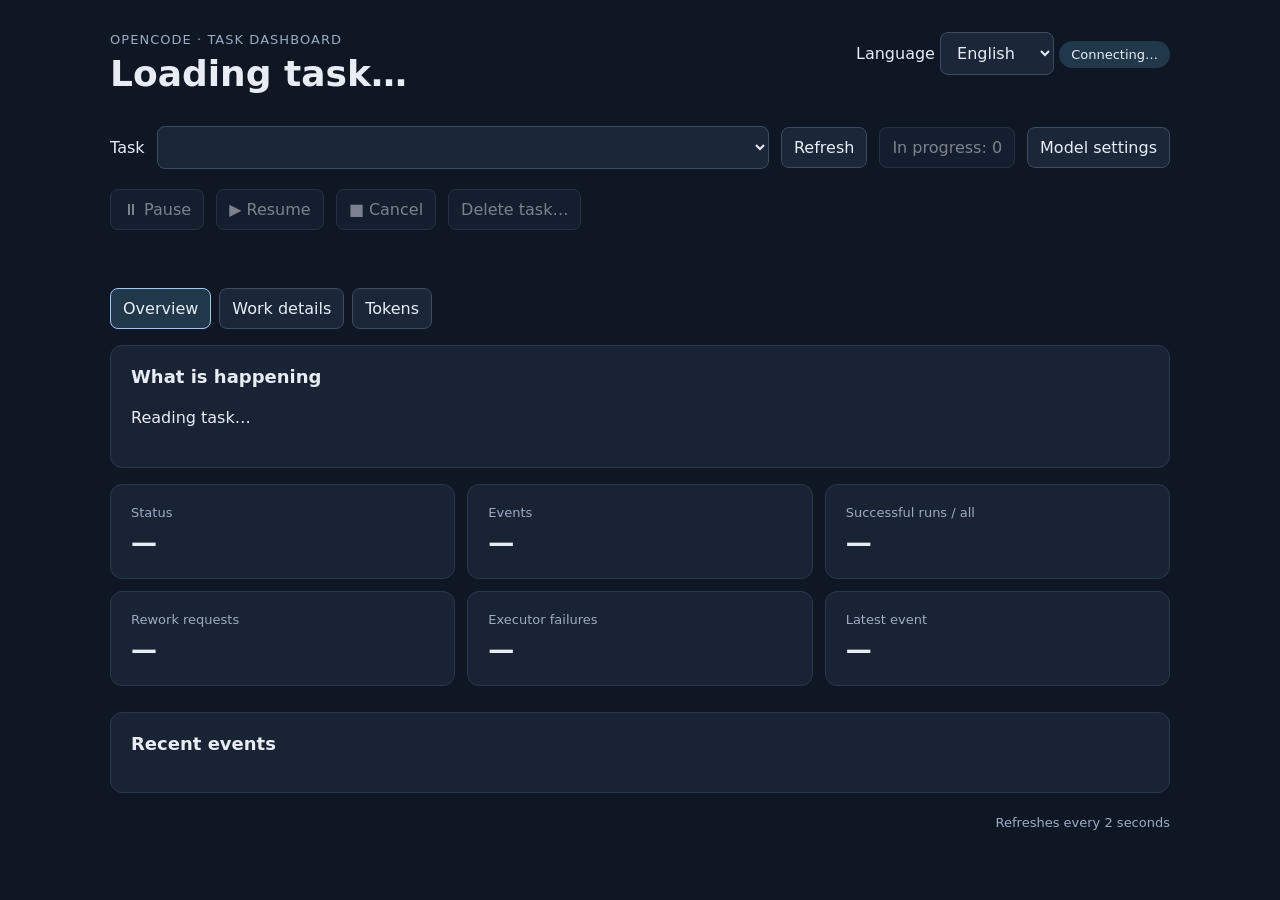
==== kit/dashboard/static/runtime.html @ e6276ac1 "fix: refresh all dashboard labels immediately on language change" ====
<!doctype html>
<html lang="en">
<head>
  <meta charset="utf-8">
  <meta name="viewport" content="width=device-width, initial-scale=1">
  <title data-i18n="OpenCode task">OpenCode task</title>
  <style>
    :root { color-scheme: light dark; font-family: system-ui, sans-serif; background: #101724; color: #e8edf5; }
    body { margin: 0; }
    main { max-width: 1060px; margin: auto; padding: 32px 24px; }
    header { display: flex; align-items: start; justify-content: space-between; gap: 20px; }
    h1 { margin: 6px 0 12px; font-size: clamp(24px, 4vw, 36px); overflow-wrap: anywhere; }
    h2 { font-size: 18px; margin: 0 0 18px; }
    .muted, dt, time { color: #9cacc4; }
    .eyebrow { font-size: 13px; letter-spacing: .08em; text-transform: uppercase; }
    .badge { border-radius: 20px; padding: 6px 12px; font-size: 13px; white-space: nowrap; background: #20384a; }
    .online { color: #8bdfb2; }
    .offline { color: #ffb0a4; }
    .toolbar { display: flex; align-items: center; gap: 12px; flex-wrap: wrap; margin: 20px 0; }
    select, button { font: inherit; padding: 10px 12px; border: 1px solid #3d4c63; border-radius: 8px; background: #1b2638; color: inherit; }
    select { flex: 1; min-width: 0; max-width: 100%; }
    button { cursor: pointer; }
    button:disabled { opacity: .5; cursor: wait; }
    a { color: #9ec8ff; }
    .cards { display: grid; grid-template-columns: repeat(3, minmax(0, 1fr)); gap: 12px; margin: 0 0 26px; }
    .card, .activity { background: #192333; border: 1px solid #29374c; border-radius: 12px; padding: 20px; }
    dt { font-size: 13px; }
    dd { margin: 8px 0 0; font-size: 26px; font-weight: 600; }
    #message { color: #ffb0a4; min-height: 22px; overflow-wrap: anywhere; }
    #events { list-style: none; padding: 0; margin: 0; }
    #events li { padding: 10px 0; border-top: 1px solid #29374c; display: flex; gap: 18px; overflow-wrap: anywhere; }
    time { font-size: 13px; min-width: 76px; }
    footer { display: flex; justify-content: space-between; flex-wrap: wrap; gap: 12px; margin-top: 22px; font-size: 13px; }
    [hidden] { display: none !important; }
    .tabs { display: flex; flex-wrap: wrap; gap: 8px; margin: 16px 0; }
    .tabs [aria-selected="true"] { border-color: #9ec8ff; background: #20384a; }
    .activity { margin-bottom: 16px; overflow-wrap: anywhere; }
    .activity p { line-height: 1.6; }
    .compact { padding-left: 20px; line-height: 1.8; }
    progress { width: 100%; accent-color: #8bdfb2; }
    .work-row { border-top: 1px solid #29374c; padding: 14px 0; }
    summary { cursor: pointer; }
    .completion { background: radial-gradient(ellipse at top right, #214939, #162b28 70%); border: 1px solid #3b765b; border-radius: 14px; padding: 24px; margin: 18px 0; overflow-wrap: anywhere; }
    .completion h2 { color: #a5edc0; font-size: 25px; margin-bottom: 8px; }
    .completion.unverified { background: #302a20; border-color: #796443; }
    .completion.unverified h2 { color: #edd6a5; }
    .completion p { line-height: 1.6; }
    .live-work { background: radial-gradient(ellipse at top right, #233f59, #162737 70%); border: 1px solid #456c90; border-radius: 14px; padding: 24px; margin: 18px 0; overflow-wrap: anywhere; }
    .live-work h2 { color: #b4d9ff; font-size: 25px; margin-bottom: 8px; }
    .live-work p { line-height: 1.6; }
    .live-work.paused { border-color: #796443; background: #302a20; }
    .live-work .cards { margin: 18px 0; grid-template-columns: repeat(auto-fit, minmax(175px, 1fr)); }
    .live-work dd { font-size: 20px; }
    .actions { display: flex; flex-wrap: wrap; align-items: center; gap: 12px; }
    .actions a { display: inline-block; border: 1px solid #496956; border-radius: 8px; padding: 10px 12px; text-decoration: none; }
    .table-wrap { overflow-x: auto; }
    table { border-collapse: collapse; width: 100%; min-width: 780px; font-size: 14px; }
    th, td { border-bottom: 1px solid #29374c; text-align: right; padding: 14px 10px; white-space: nowrap; }
    th:first-child, td:first-child { text-align: left; min-width: 160px; white-space: normal; overflow-wrap: anywhere; }
    th { color: #9cacc4; font-weight: 500; }
    td .muted { display: block; margin-top: 6px; font-size: 12px; }
    .token-cards { grid-template-columns: repeat(auto-fit, minmax(150px, 1fr)); }
    #token-scroll-hint { display: none; }
    @media (max-width: 620px) { main { padding: 22px 16px; } header { display: block; } .badge { display: inline-block; } .cards { grid-template-columns: repeat(2, minmax(0, 1fr)); } .card { padding: 16px; } dd { font-size: 23px; } }
    @media (max-width: 360px) { .cards { grid-template-columns: 1fr; } }
    @media (max-width: 620px) { .toolbar label, .toolbar select { flex-basis: 100%; } .token-cards { grid-template-columns: repeat(2, minmax(0, 1fr)); } .token-cards dd { font-size: 20px; } #token-scroll-hint { display: block; } }
  </style>
</head>
<body>
<main>
  <header>
    <div><div class="eyebrow muted" data-i18n="OpenCode · task dashboard">OpenCode · task dashboard</div><h1 id="title" data-i18n="Loading task…">Loading task…</h1><div id="project-name" class="muted"></div></div>
    <div><label for="language-select" data-i18n="Language">Language</label>
      <select id="language-select"><option value="en">English</option><option value="ru">Русский</option></select>
      <span id="connection" class="badge" data-i18n="Connecting…">Connecting…</span></div>
  </header>
  <div class="toolbar">
    <label for="task-select" data-i18n="Task">Task</label><select id="task-select" aria-label="Task" data-i18n-aria-label="Task"></select>
    <button id="refresh" type="button" data-i18n="Refresh">Refresh</button>
    <button id="ongoing-tasks" type="button" disabled title="Open this project&#x27;s latest running task" data-i18n-title="Open this project&#x27;s latest running task" data-i18n="In progress: 0">In progress: 0</button>
    <button id="model-settings" type="button" data-i18n="Model settings">Model settings</button>
  </div>
  <p id="settings-message" class="muted" role="status" aria-live="polite"></p>
  <div class="toolbar" aria-label="Selected task controls" data-i18n-aria-label="Selected task controls">
    <button id="pause-task" type="button" disabled data-i18n="⏸ Pause">⏸ Pause</button>
    <button id="resume-task" type="button" disabled data-i18n="▶ Resume">▶ Resume</button>
    <button id="cancel-task" type="button" disabled data-i18n="■ Cancel">■ Cancel</button>
    <button id="delete-task" type="button" disabled data-i18n="Delete task…">Delete task…</button>
  </div>
  <p id="control-message" class="muted" role="status" aria-live="polite"></p>
  <p id="message" role="status" aria-live="polite"></p>
  <section id="live-work" class="live-work" hidden aria-labelledby="live-title">
    <div class="eyebrow muted" data-i18n="Current work">Current work</div>
    <h2 id="live-title" data-i18n="Working now">Working now</h2>
    <p id="live-stage"></p><p id="live-actor" class="muted"></p><div id="active-workers"></div>
    <p id="live-action"></p><p id="live-function"></p>
    <dl class="cards">
      <div class="card"><dt data-i18n="Work items accepted">Work items accepted</dt><dd id="live-items">—</dd></div>
      <div class="card"><dt data-i18n="Functions implemented">Functions implemented</dt><dd id="live-functions">—</dd></div>
      <div class="card"><dt data-i18n="Tokens: input / output">Tokens: input / output</dt><dd id="live-tokens">—</dd></div>
      <div class="card"><dt data-i18n="Since task start">Since task start</dt><dd id="live-elapsed">—</dd></div>
    </dl>
    <p id="live-last-message" class="muted"></p>
    <p id="live-data-status" class="muted"></p>
    <button id="live-details" type="button" data-i18n="View work details">View work details</button>
  </section>
  <section id="completion" class="completion" hidden aria-labelledby="completion-title">
    <div class="eyebrow muted" data-i18n="Task outcome">Task outcome</div>
    <h2 id="completion-title" data-i18n="✓ Work completed">✓ Work completed</h2>
    <p id="completion-text"></p>
    <p id="completion-path" class="muted"></p>
    <div class="actions">
      <button id="open-project" type="button" data-i18n="Open project folder">Open project folder</button>
      <a id="launch-file" hidden target="_blank" rel="noopener" data-i18n="View launch file">View launch file</a>
      <a id="completion-report" target="_blank" rel="noopener" data-i18n="Final report">Final report</a>
    </div>
    <p id="project-message" class="muted" role="status" aria-live="polite"></p>
  </section>
  <nav class="tabs" role="tablist" aria-label="Task views" data-i18n-aria-label="Task views">
    <button id="overview-tab" role="tab" aria-selected="true" aria-controls="overview" data-i18n="Overview">Overview</button>
    <button id="details-tab" role="tab" aria-selected="false" aria-controls="details" data-i18n="Work details">Work details</button>
    <button id="tokens-tab" role="tab" aria-selected="false" aria-controls="tokens" data-i18n="Tokens">Tokens</button>
  </nav>
  <div id="overview" role="tabpanel" aria-labelledby="overview-tab">
  <section class="activity">
    <h2 data-i18n="What is happening">What is happening</h2>
    <p id="stage" data-i18n="Reading task…">Reading task…</p>
    <p id="models" class="muted"></p>
    <a id="architecture" hidden target="_blank" rel="noopener" data-i18n="View code architecture">View code architecture</a>
    <p id="function-count" class="muted"></p>
    <progress id="function-progress" hidden aria-label="Function progress" data-i18n-aria-label="Function progress"></progress>
    <p id="current-function"></p>
  </section>
  <dl class="cards">
    <div class="card"><dt data-i18n="Status">Status</dt><dd id="status">—</dd></div>
    <div class="card"><dt data-i18n="Events">Events</dt><dd id="event-count">—</dd></div>
    <div class="card"><dt data-i18n="Successful runs / all">Successful runs / all</dt><dd id="runs">—</dd></div>
    <div class="card"><dt data-i18n="Rework requests">Rework requests</dt><dd id="reworks">—</dd></div>
    <div class="card"><dt data-i18n="Executor failures">Executor failures</dt><dd id="failures">—</dd></div>
    <div class="card"><dt data-i18n="Latest event">Latest event</dt><dd id="updated">—</dd></div>
  </dl>
  <section class="activity"><h2 data-i18n="Recent events">Recent events</h2><ol id="events"></ol></section>
  </div>
  <div id="tokens" role="tabpanel" aria-labelledby="tokens-tab" hidden>
    <section class="activity">
      <h2 data-i18n="Token usage">Token usage</h2><p id="token-status" class="muted"></p>
      <dl id="token-totals" class="cards token-cards"></dl>
      <p id="token-scroll-hint" class="muted" data-i18n="Scroll the table horizontally →">Scroll the table horizontally →</p>
      <div class="table-wrap"><table aria-label="Tokens by model" data-i18n-aria-label="Tokens by model">
        <thead><tr><th data-i18n="Model / role">Model / role</th><th data-i18n="Input">Input</th><th data-i18n="Output">Output</th><th data-i18n="Reasoning">Reasoning</th><th data-i18n="Cache: read">Cache: read</th><th data-i18n="Cache: write">Cache: write</th></tr></thead>
        <tbody id="token-models"></tbody>
      </table></div>
      <p class="muted" data-i18n="Categories are shown separately: reasoning and cache may overlap other counters. This is OpenCode usage data, not a bill.">Categories are shown separately: reasoning and cache may overlap other counters. This is OpenCode usage data, not a bill.</p>
      <ul id="token-warnings" class="compact muted"></ul>
    </section>
  </div>
  <div id="details" role="tabpanel" aria-labelledby="details-tab" hidden>
    <section class="activity"><h2 data-i18n="Executor work items">Executor work items</h2><div id="work-items"></div></section>
    <section class="activity"><h2 data-i18n="Functions">Functions</h2><ol id="functions" class="compact"></ol></section>
    <section class="activity"><h2 data-i18n="Model messages and actions">Model messages and actions</h2><p id="session-status" class="muted"></p><div id="session-feed"></div></section>
  </div>
  <footer><span id="task-id" class="muted"></span><a id="report" hidden target="_blank" rel="noopener" data-i18n="Open final report">Open final report</a><span class="muted" data-i18n="Refreshes every 2 seconds">Refreshes every 2 seconds</span></footer>
</main>
<script src="/localization.js"></script>
<script>
  'use strict';
  let localization = KitLocalization.create();
  const t = key => localization.text(key);
  const tr = (parts, ...values) => localization.template(parts, ...values);
  const parameters = new URLSearchParams(window.location.search);
  let activeTask = parameters.get('task') || '';
  let busy = false;
  let latestTasks = [];
  let liveStarted = null;
  const labels = () => ({ running: t("In progress"), halted: t("Protective stop"), finished: t("Finished"),
    pausing: t("Pausing…"), paused: t("Paused"), resuming: t("Resuming…"),
    cancelling: t("Cancelling…"), cancelled: t("Cancelled"), deleting: t("Deleting…"), deleted: t("Deleted"), error: t("Action unconfirmed") });
  let controlPending = false;
  let selectedData = null;
  let controlFailure = '';
  function renderControls(data) {
    selectedData = data;
    const state = data?.status, session = !!data?.session;
    const pending = controlPending || ['pausing', 'resuming', 'cancelling', 'deleting'].includes(state);
    element('pause-task').disabled = pending || !session || !['running', 'halted'].includes(state);
    element('resume-task').disabled = pending || !session || state !== 'paused';
    element('cancel-task').disabled = pending || !session || !['running', 'halted', 'paused', 'error'].includes(state);
    element('delete-task').disabled = pending || !data || state === 'deleted' || (!session && state !== 'finished');
    element('control-message').textContent = t(data?.control?.error || controlFailure || (pending ?
      (['pausing', 'resuming', 'cancelling', 'deleting'].includes(state) ? labels()[state] : t("Sending action…")) : data?.control?.message || ''));
  }
  async function controlTask(action) {
    const task = activeTask;
    if (!task || controlPending || selectedData?.task !== task) return;
    if (action === 'delete' && !window.confirm(t("Delete this task, its sessions and metrics? All its models will be stopped. Application files will remain."))) return;
    if (action === 'cancel' && !window.confirm(t("Cancel this task and all its executors? Code and history will remain."))) return;
    controlPending = true; controlFailure = ''; renderControls(selectedData);
    let failure = '';
    try {
      const ui = await readJSON('/api/ui');
      const response = await fetch('/api/task/control', {method: 'POST', headers: {
        'Content-Type': 'application/json', 'Accept-Language': localization.language, 'X-Dashboard-UI-Token': ui.token}, body: JSON.stringify({task, action})});
      const result = await response.json();
      if (!response.ok) throw new Error(result.error || response.statusText);
      if (task === activeTask) renderControls({...selectedData, status: result.status, control: result});
    } catch (error) {
      failure = error.message;
      if (task === activeTask) controlFailure = failure;
    } finally { controlPending = false; if (task === activeTask) {
      renderControls(selectedData);
      if (failure) element('control-message').textContent = failure;
      else refreshTask();
    } else renderControls(selectedData); }
  }
  const kinds = () => ({ start: t("Task started"), delegation: t("Executor assignment"), inspection: t("Change inspection"), review: t("Review"), test: t("Tests"), halt: t("Stop"), resume: t("Resume"), finish: t("Task finished"), attempt_session: t('Worker session bound'), attempt_admission: t('Worker input admitted'), attempt_end: t('Worker stopped'), integration: t('Changes integrated') });
  const states = () => ({executor: t("Executor working"), review: t("Under review"), accepted: t("Accepted"), rework: t("Rework requested"), failed: t("Executor failure"), planned: t("Planned"), working: t("In progress"), implemented: t("Implemented, awaiting review")});
  const element = id => document.getElementById(id);
  function applyLanguage() {
    localization.apply(document);
    for (const option of element('task-select').options || []) {
      const task = latestTasks.find(row => row.task === option.value);
      if (task) option.textContent = `${labels()[task.status] || task.status} · ${task.title}`;
    }
    element('ongoing-tasks').textContent = t('In progress: ') + latestTasks.filter(task => task.status === 'running').length;
    const connection = element('connection');
    if (connection.className.includes('online')) connection.textContent = t('Connected');
    else if (connection.className.includes('offline')) connection.textContent = t('Refresh failed');
    if (selectedData) render(selectedData);
  }
  function paragraph(text, parent, className = '') {
    const node = document.createElement('p'); node.textContent = text; node.className = className; parent.append(node); return node;
  }
  function showTab(name) {
    for (const id of ['overview', 'details', 'tokens']) {
      element(id).hidden = id !== name;
      element(id + '-tab').setAttribute('aria-selected', String(id === name));
    }
    parameters.set('view', name);
    window.history.replaceState(null, '', '?' + parameters.toString());
  }

  const tokenFields = () => ({input: t("Input"), output: t("Output"), reasoning: t("Reasoning"), cache_read: t("Cache: read"), cache_write: t("Cache: write")});
  const formatCount = value => Number.isInteger(value) && value >= 0 ? value.toLocaleString(localization.locale) : t("No data");
  function updateElapsed() {
    if (liveStarted == null) return;
    const elapsed = Math.max(0, Math.floor(Date.now() / 1000 - liveStarted));
    element('live-elapsed').textContent = Math.floor(elapsed / 60) + t(" min ") + elapsed % 60 + t(" sec");
  }
  function renderLive(data, work, live, items, last, stage, model) {
    const panel = element('live-work'); panel.hidden = data.status === 'finished';
    liveStarted = panel.hidden ? null : data.started_at;
    if (panel.hidden) return;
    const running = data.status === 'running';
    panel.className = running ? 'live-work' : 'live-work paused';
    element('live-title').textContent = running ? t("Working now") : t("Work paused");
    element('live-stage').textContent = work.error || stage;
    const role = last?.state === 'executor' ? 'executor' : 'master_chief';
    const actor = role === 'executor' ? t("Executor") : 'Master Chief';
    const now = Date.now() / 1000;
    const cutoff = role === 'executor' && last ? last.attempts.at(-1).at : data.started_at;
    const recent = event => event.role === role && Number.isFinite(event.at) && event.at >= cutoff && event.at <= now;
    const cacheFresh = Number.isFinite(live.updated_at) && now - live.updated_at >= 0 && now - live.updated_at <= 30;
    const current = running && cacheFresh ? [...(live.current || [])].filter(event => recent(event) && now - event.at <= 90).at(-1) : null;
    const latest = [...(live.feed || [])].filter(recent).at(-1);
    const observed = current || latest;
    element('live-actor').textContent = `${actor}: ${current?.model || (role === 'executor' ? last?.model : null) || model(role)}${last && ['executor', 'review'].includes(last.state) ? t(" · work item: ") + last.id : ''}`;
    const activeWorkers = element('active-workers'); activeWorkers.replaceChildren();
    for (const item of items) {
      const attempt = item.attempts?.at(-1);
      if (attempt?.worker_id && ['executor', 'review'].includes(attempt.state)) paragraph(`${attempt.role === 'bug_fixer' ? 'Bug Fixer' : t("Executor")} ${attempt.worker_id} · ${item.id} · ${attempt.model || t("actual model not yet known")} · ${attempt.state === 'executor' ? t("working") : t("awaiting review")}`, activeWorkers, 'work-row');
    }
    const tools = {read: t("Reading file"), edit: t("Editing file"), write: t("Writing file"), bash: t("Running command"), task: t("Calling executor"), apply_patch: t("Patching code"), glob: t("Finding files"), grep: t("Searching code")};
    let action = t("No recent model activity data yet.");
    if (observed) {
      const detail = observed.kind === 'tool' ? [tools[observed.tool] || observed.tool, observed.target].filter(Boolean).join(' · ') : (observed.kind === 'thinking' ? t("Generating response") : t("Public model message"));
      action = `${current ? t("Now") : t("Last recorded action")}: ${detail}`;
    }
    element('live-action').textContent = action;
    const progress = work.progress || {};
    element('live-function').textContent = running && progress.current ? tr`Working on function ${progress.current.name} · ${progress.current.file}` : '';
    element('live-items').textContent = items.length ? `${items.filter(item => item.state === 'accepted').length} / ${items.length}` : t("No work items yet");
    element('live-functions').textContent = progress.available ? `${progress.implemented} / ${progress.total}` : t("Registry not published");
    const tokens = data.tokens || {};
    element('live-tokens').textContent = tokens.available ? `${formatCount(tokens.totals?.input)} / ${formatCount(tokens.totals?.output)}` : t("No data");
    const message = [...(live.feed || [])].filter(event => recent(event) && event.kind === 'text').at(-1);
    element('live-last-message').textContent = message ? t("Last message: ") + message.text : '';
    element('live-data-status').textContent = live.available ? tr`Sessions read at ${live.updated_at ? new Date(live.updated_at * 1000).toLocaleTimeString(localization.locale) : ''}. Journal refreshes every 2 seconds; sessions every 15 seconds.` : (live.reason || t("OpenCode session unavailable; showing the stage from the task journal."));
    updateElapsed();
  }
  function renderTokens(data) {
    const usage = data.tokens || {}, totals = element('token-totals'), models = element('token-models');
    totals.replaceChildren(); models.replaceChildren();
    const timestamp = usage.snapshot_at ? new Date(usage.snapshot_at * 1000).toLocaleString(localization.locale) : '';
    element('token-status').textContent = usage.available ? `${usage.source === 'finish' ? t("Final snapshot at task completion") : t("Current snapshot of completed messages")}${timestamp ? ' · ' + timestamp : ''}${usage.sessions != null ? t(" · sessions: ") + usage.sessions : ''}` : (usage.reason || t("Token data is not available yet"));
    if (usage.available) {
      for (const [field, label] of Object.entries(tokenFields())) {
        const card = document.createElement('div'); card.className = 'card';
        const title = document.createElement('dt'); title.textContent = label;
        const value = document.createElement('dd'); value.textContent = formatCount(usage.totals?.[field]);
        card.append(title, value); totals.append(card);
      }
      for (const model of usage.models || []) {
        const row = document.createElement('tr'), name = document.createElement('td');
        name.textContent = model.provider + '/' + model.model;
        const role = document.createElement('span'); role.className = 'muted';
        const roles = (model.roles || []).map(value => value === 'master_chief' ? 'Master Chief' : t("Executor"));
        role.textContent = tr`${roles.join(' / ') || t("Role unknown")} · messages: ${formatCount(model.messages)}`;
        name.append(role); row.append(name);
        for (const field of Object.keys(tokenFields())) { const cell = document.createElement('td'); cell.textContent = formatCount(model[field]); row.append(cell); }
        models.append(row);
      }
    }
    const warnings = element('token-warnings'); warnings.replaceChildren();
    for (const text of usage.warnings || []) { const row = document.createElement('li'); row.textContent = t(text); warnings.append(row); }
  }

  function renderCompletion(data) {
    const completion = data.completion || {}, panel = element('completion');
    panel.hidden = !completion.finished;
    if (!completion.finished) return;
    panel.className = completion.verified ? 'completion' : 'completion unverified';
    element('completion-title').textContent = completion.verified ? t("✓ Work completed") : t("Task completed");
    const duration = Math.floor(completion.duration_seconds / 60) + t(" min ") + (completion.duration_seconds % 60) + t(" sec");
    const checked = completion.verified ? tr`Final full validation: ${formatCount(completion.full_tests?.tests)} tests passed.` : t("A successful full validation is unconfirmed") + (completion.pending ? t("; some work items have no review.") : '.');
    element('completion-text').textContent = tr`Elapsed time: ${duration}. ${checked}`;
    element('completion-path').textContent = completion.project_path;
    element('completion-report').href = '/api/report?' + new URLSearchParams({task: data.task, lang: localization.language});
    const launcher = element('launch-file'); launcher.hidden = !completion.launcher;
    if (completion.launcher) { launcher.href = completion.launcher.url + '&lang=' + localization.language; launcher.textContent = t("Launch file: ") + completion.launcher.name; }
  }

  function renderWork(data) {
    const raw = data.work || {};
    const progress = {...raw.progress, reason: t(raw.progress?.reason || '')};
    const live = {...raw.sessions, reason: t(raw.sessions?.reason || '')};
    const work = {...raw, progress, sessions: live, error: raw.errors?.length ? raw.errors.map(t).join('. ') : t(raw.error || '')};
    const configured = work.configured_models || {}, actual = live.models || {};
    const model = role => (actual[role] || []).join(', ') || (configured[role] ? configured[role] + t(" (selected in settings)") : t("model unknown"));
    element('models').textContent = tr`Master Chief: ${model('master_chief')} · Executor: ${model('executor')}`;
    const items = work.items || [], last = [...items].sort((a, b) => a.attempts.at(-1).at - b.attempts.at(-1).at).at(-1);
    let stage = t("Master Chief is preparing the plan and architecture.");
    if (work.architecture && work.architecture.registered) stage = t("Master Chief published the code architecture.");
    if (last) {
      const executor = last.model || model('executor');
      stage = {executor: tr`Master Chief assigned “${last.id}” to executor ${executor}.`, review: tr`Executor ${executor} submitted “${last.id}” for Master Chief review.`, accepted: tr`Master Chief accepted “${last.id}” from ${executor}.`, rework: tr`Master Chief returned “${last.id}” to executor ${executor} for rework.`, failed: tr`The executor attempt for “${last.id}” failed.`}[last.state] || stage;
    }
    if (data.status === 'finished') stage = tr`Work completed. Work items accepted: ${items.filter(item => item.state === 'accepted').length} of ${items.length}.`;
    if (data.status === 'halted') stage = t("Task stopped. A user decision is required to continue.");
    if (['pausing', 'paused', 'resuming', 'cancelling', 'cancelled', 'deleting', 'error'].includes(data.status)) stage = labels()[data.status] + '. ' + (data.control?.error || data.control?.message || '');
    if (last && work.architecture?.registered) stage = t("Master Chief prepared the architecture. ") + stage;
    element('stage').textContent = stage + (work.error ? ' ' + work.error : '');
    renderLive(data, work, live, items, last, stage, model);
    const architecture = element('architecture');
    architecture.hidden = !work.architecture;
    architecture.href = '/architecture?' + new URLSearchParams({task: data.task, lang: localization.language});
    architecture.textContent = work.architecture?.registered ? t("View code architecture") : t("View project document (not registered for this task)");
    element('function-count').textContent = progress.available ? tr`Executor implemented ${progress.implemented} of ${progress.total} functions · accepted after review: ${progress.accepted}.` : (progress.reason || t("Function registry unavailable"));
    element('function-progress').hidden = !progress.available;
    if (progress.available) { element('function-progress').max = progress.total; element('function-progress').value = progress.implemented; }
    const activeFunctions = progress.current_functions || (progress.current ? [progress.current] : []);
    element('current-function').textContent = data.status === 'running' && activeFunctions.length ? activeFunctions.map(fn => `${fn.worker_id || t("Executor")}: ${fn.name} · ${fn.file}`).join(' | ') : (data.status === 'running' ? t("The executor has not reported its current function yet.") : '');
    const workList = element('work-items');
    const expanded = new Set([...workList.querySelectorAll('details[open]')].map(row => row.dataset.item));
    workList.replaceChildren();
    if (!items.length) paragraph(t("No executor work items yet."), workList, 'muted');
    for (const item of items) {
      const row = document.createElement('details'); row.className = 'work-row';
      row.dataset.item = item.id; row.open = expanded.has(item.id);
      const title = document.createElement('summary'); title.textContent = tr`${item.id} · ${states()[item.state] || item.state} · ${item.model || t("model not identified")} · attempts: ${item.attempts.length}`;
      row.append(title);
      for (const [index, attempt] of item.attempts.entries()) {
        paragraph(tr`Attempt ${index + 1} · ${new Date(attempt.at * 1000).toLocaleString(localization.locale)} · ${states()[attempt.state] || attempt.state} · ${attempt.model || t("model not identified")}`, row);
        if (attempt.worker_id) paragraph(tr`${attempt.role === 'bug_fixer' ? 'Bug Fixer' : t("Executor")} · ${attempt.worker_id} · session ${attempt.session || t("not yet bound")}${attempt.integrated ? t(" · changes integrated") : ''}`, row, 'muted');
        if (attempt.stop_reason) paragraph(tr`Control returned: ${attempt.stop_reason} · stop ${attempt.stopped === true ? t("confirmed") : t("unconfirmed")}`, row, 'muted');
        if (Number.isFinite(attempt.duration_seconds)) paragraph(tr`Attempt duration: ${Math.round(attempt.duration_seconds)} sec (including waiting).`, row, 'muted');
        if (attempt.usage?.length) for (const usage of attempt.usage) paragraph(tr`Tokens: ${formatCount(usage.input)} / ${formatCount(usage.output)} · OpenCode reported cost: ${Number.isFinite(usage.cost_usd) ? '$' + usage.cost_usd.toFixed(6) : t("no data")}`, row, 'muted');
        else if (attempt.worker_id) paragraph(t("Usage for this attempt is not yet known."), row, 'muted');
        paragraph(t("Files: ") + (attempt.files || []).join(', '), row, 'muted');
        for (const test of attempt.tests || []) paragraph(tr`Tests (${test.scope}): ${test.status}, count: ${test.tests ?? t("unknown")}`, row, 'muted');
      }
      workList.append(row);
    }
    const functions = element('functions'); functions.replaceChildren();
    for (const fn of progress.functions || []) { const li = document.createElement('li'); li.textContent = `${fn.name} · ${fn.file} · ${states()[fn.state] || fn.state}`; functions.append(li); }
    if (!progress.available) { const li = document.createElement('li'); li.textContent = t("Function list not published; counts are not inferred from files."); functions.append(li); }
    element('session-status').textContent = live.available ? (live.loading ? t("Updating sessions…") : t("Public OpenCode messages and tools; sessions refresh every 15 seconds.")) : (live.reason || t("Sessions unavailable"));
    const feed = element('session-feed'); feed.replaceChildren();
    for (const event of [...(live.feed || [])].reverse()) paragraph(`${new Date(event.at * 1000).toLocaleTimeString(localization.locale)} · ${event.role === 'master_chief' ? 'Master Chief' : t("Executor")} · ${event.model || t("model unknown")}: ${event.kind === 'text' ? event.text : [event.tool, event.target, event.status].filter(Boolean).join(' · ')}`, feed, 'work-row');
  }

  async function readJSON(url) {
    const response = await fetch(url, {headers: {'Accept-Language': localization.language}});
    const data = await response.json();
    if (!response.ok) throw new Error(data.error || response.statusText);
    return data;
  }

  function render(data) {
    renderControls(data);
    renderTokens(data); renderCompletion(data);
    renderWork(data);
    document.getElementById('title').textContent = data.title;
    document.title = data.title + ' · OpenCode';
    document.getElementById('status').textContent = labels()[data.status] || data.status;
    document.getElementById('event-count').textContent = data.event_count;
    document.getElementById('runs').textContent = `${data.green_work_runs} / ${data.work_runs}`;
    document.getElementById('reworks').textContent = data.reworks;
    document.getElementById('failures').textContent = data.executor_failures;
    document.getElementById('updated').textContent = new Date(data.last_event_at * 1000).toLocaleTimeString(localization.locale);
    document.getElementById('task-id').textContent = t("Task ID: ") + data.task;
    const list = document.getElementById('events');
    list.replaceChildren();
    for (const event of [...data.activity].reverse()) {
      const row = document.createElement('li');
      const time = document.createElement('time');
      time.textContent = new Date(event.at * 1000).toLocaleTimeString(localization.locale);
      const text = document.createElement('span');
      const detail = event.work_item || event.scope || '';
      text.textContent = [kinds()[event.kind] || event.kind, detail, event.result || event.status || '', event.reason || ''].filter(Boolean).join(' · ');
      row.append(time, text);
      list.append(row);
    }
    const report = document.getElementById('report');
    report.hidden = data.status !== 'finished';
    report.href = '/api/report?' + new URLSearchParams({task: data.task, lang: localization.language});
  }

  async function refreshTask() {
    if (busy) return;
    busy = true;
    const button = document.getElementById('refresh');
    const connection = document.getElementById('connection');
    button.disabled = true;
    try {
      const metadata = await readJSON('/api/health');
      const expectedProject = parameters.get('project');
      if (expectedProject && expectedProject !== metadata.project.id) throw new Error(t("This page belongs to a different project"));
      document.getElementById('project-name').textContent = metadata.project.name;
      const tasks = await readJSON('/api/tasks');
      latestTasks = tasks;
      const ongoing = tasks.filter(task => task.status === 'running');
      element('ongoing-tasks').textContent = t("In progress: ") + ongoing.length;
      element('ongoing-tasks').disabled = !ongoing.length;
      if (!activeTask && tasks.length) activeTask = tasks[0].task;
      const selector = document.getElementById('task-select');
      selector.replaceChildren();
      for (const task of tasks) selector.add(new Option(`${labels()[task.status] || task.status} · ${task.title}`, task.task));
      if (activeTask && !tasks.some(task => task.task === activeTask)) {
        const control = await readJSON('/api/task/control?' + new URLSearchParams({task: activeTask}));
        if (control.status === 'deleted') {
          element('control-message').textContent = control.message;
          activeTask = tasks[0]?.task || '';
          parameters.delete('task');
          if (activeTask) parameters.set('task', activeTask);
          window.history.replaceState(null, '', '?' + parameters.toString());
        } else selector.add(new Option(activeTask, activeTask));
      }
      selector.value = activeTask;
      if (!activeTask) {
        document.getElementById('title').textContent = t("No tasks yet");
        renderControls(null); element('control-message').textContent = t("Select a task or start a new one in OpenCode.");
        element('live-work').hidden = true; element('completion').hidden = true;
        element('stage').textContent = t("The task list is empty. Application files remain.");
        for (const id of ['status', 'event-count', 'runs', 'reworks', 'failures', 'updated', 'task-id']) element(id).textContent = '—';
        for (const id of ['models', 'function-count', 'current-function']) element(id).textContent = '';
        element('architecture').hidden = true; element('function-progress').hidden = true; element('report').hidden = true;
        element('token-status').textContent = t("No task selected");
        for (const id of ['work-items', 'functions', 'session-feed', 'events', 'token-totals', 'token-models', 'token-warnings']) element(id).replaceChildren();
      } else {
        const selected = activeTask;
        const data = await readJSON('/api/task?' + new URLSearchParams({ task: selected, project: metadata.project.id }));
        if (selected !== activeTask) return;
        render(data);
      }
      document.getElementById('message').textContent = '';
      connection.textContent = t("Connected");
      connection.className = 'badge online';
    } catch (error) {
      document.getElementById('message').textContent = error.message;
      connection.textContent = t("Refresh failed");
      connection.className = 'badge offline';
    } finally {
      button.disabled = false;
      busy = false;
    }
  }

  async function main() {
    try {
      const response = await fetch('/api/i18n');
      if (!response.ok) throw new Error('Language data unavailable');
      const settings = await response.json();
      const preferred = KitLocalization.choose([parameters.get('lang'), settings.saved_language], null)
        || KitLocalization.choose(navigator.languages || [navigator.language]);
      localization = KitLocalization.create(settings.catalog, preferred);
    } catch (_) { localization = KitLocalization.create(); }
    localization.apply(document);
    element('language-select').value = localization.language;
    element('language-select').addEventListener('change', async event => {
      const selector = event.target;
      selector.disabled = true;
      const language = KitLocalization.choose([selector.value]);
      localization.set(language);
      parameters.set('lang', language);
      window.history.replaceState(null, '', '?' + parameters.toString());
      applyLanguage();
      try {
        const ui = await readJSON('/api/ui');
        const response = await fetch('/api/language', {method: 'POST', headers: {
          'Content-Type': 'application/json', 'Accept-Language': language,
          'X-Dashboard-UI-Token': ui.token}, body: JSON.stringify({language})});
        if (!response.ok) throw new Error('Language preference not saved');
      } catch (_) { element('settings-message').textContent = t('Could not save the language preference.'); }
      finally { selector.disabled = false; }
      refreshTask();
    });
    for (const action of ['pause', 'resume', 'cancel', 'delete']) element(action + '-task').addEventListener('click', () => controlTask(action));
    element('live-details').addEventListener('click', () => showTab('details'));
    element('ongoing-tasks').addEventListener('click', () => {
      const task = latestTasks.find(task => task.status === 'running');
      if (task) { element('task-select').value = task.task; element('task-select').dispatchEvent(new Event('change')); }
    });
    setInterval(updateElapsed, 1000);
    for (const id of ['overview', 'details', 'tokens']) element(id + '-tab').addEventListener('click', () => showTab(id));
    showTab(['details', 'tokens'].includes(parameters.get('view')) ? parameters.get('view') : 'overview');
    element('open-project').addEventListener('click', async () => {
      const button = element('open-project'); button.disabled = true;
      element('project-message').textContent = t("Opening project folder…");
      try {
        const ui = await readJSON('/api/ui');
        const response = await fetch('/api/project/open', {method: 'POST', headers: {'Accept-Language': localization.language, 'X-Dashboard-UI-Token': ui.token}});
        const result = await response.json();
        if (!response.ok) throw new Error(result.error || response.statusText);
        element('project-message').textContent = t("Project folder opened in the file manager.");
      } catch (error) { element('project-message').textContent = error.message; }
      finally { button.disabled = false; }
    });
    element('model-settings').addEventListener('click', async () => {
      const button = element('model-settings'); button.disabled = true;
      element('settings-message').textContent = t("Opening model settings…");
      try {
        const ui = await readJSON('/api/ui');
        const response = await fetch('/api/models/open', {method: 'POST', headers: {'Accept-Language': localization.language, 'X-Dashboard-UI-Token': ui.token}});
        const result = await response.json();
        if (!response.ok) throw new Error(result.error || response.statusText);
        element('settings-message').textContent = result.reused ? t("The configurator is already running. Switch to its window.") : t("Configurator started. Settings are in a separate window.");
      } catch (error) { element('settings-message').textContent = error.message; }
      finally { button.disabled = false; }
    });
    document.getElementById('refresh').addEventListener('click', refreshTask);
    document.getElementById('task-select').addEventListener('change', event => {
      activeTask = event.target.value;
      controlFailure = '';
      renderControls(null);
      parameters.set('task', activeTask);
      window.history.replaceState(null, '', '?' + parameters.toString());
      element('stage').textContent = t("Reading selected task…");
      element('completion').hidden = true; element('project-message').textContent = '';
      element('live-work').hidden = true; liveStarted = null;
      element('token-status').textContent = t("Reading selected task tokens…");
      for (const id of ['token-totals', 'token-models', 'token-warnings']) element(id).replaceChildren();
      element('title').textContent = t("Loading task…"); element('models').textContent = '';
      for (const id of ['work-items', 'functions', 'session-feed']) element(id).replaceChildren();
      element('architecture').hidden = true;
      element('function-count').textContent = ''; element('current-function').textContent = '';
      element('function-progress').hidden = true;
      refreshTask();
    });
    refreshTask();
    setInterval(() => { if (!document.hidden) refreshTask(); }, 2000);
  }
  main();
</script>
</body>
</html>
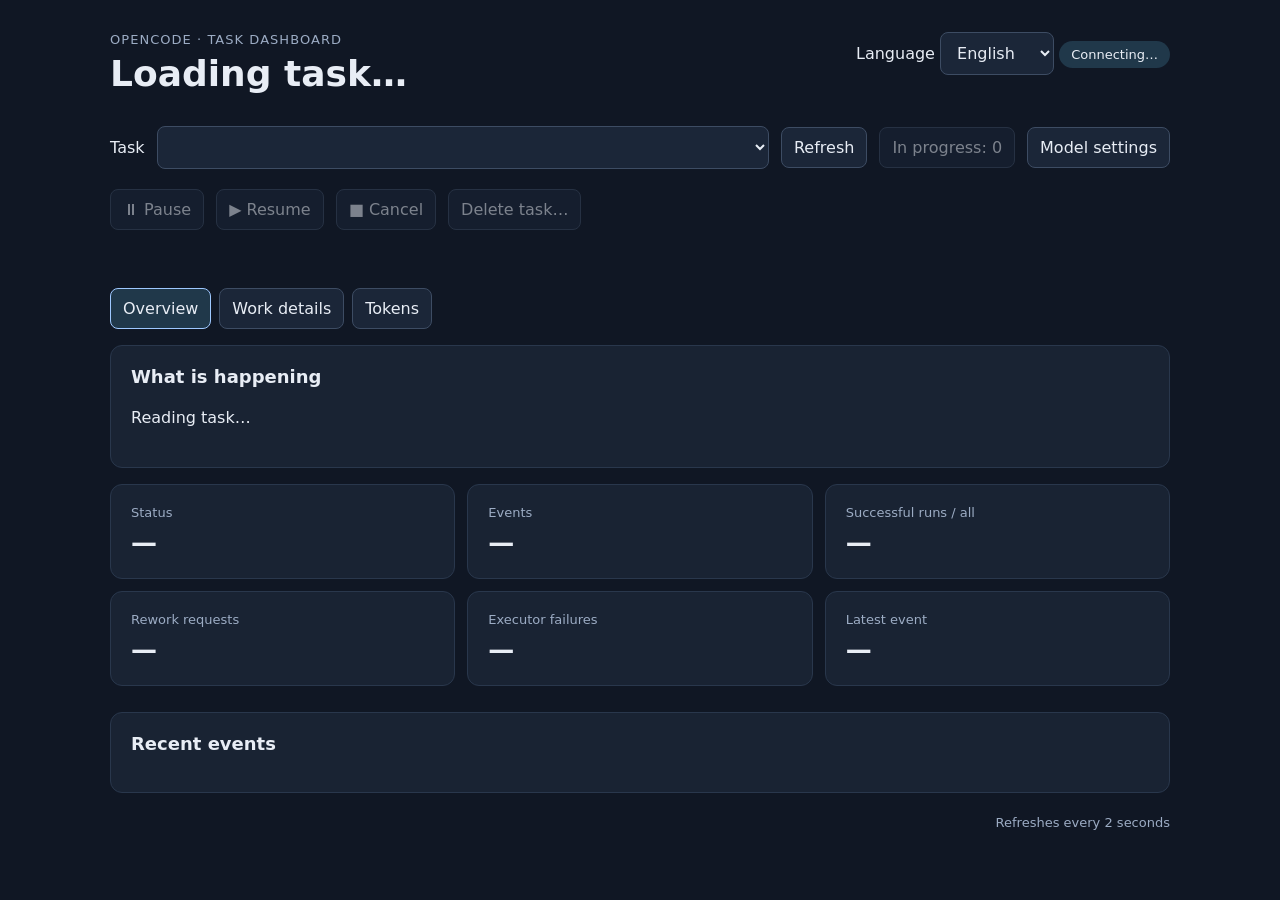
==== commit 3f24e612: "Classify watchdog timeouts correctly and audit recovery of blocked attempts" ====
--- a/kit/dashboard/static/runtime.html
+++ b/kit/dashboard/static/runtime.html
@@ -16,6 +16,7 @@
     .badge { border-radius: 20px; padding: 6px 12px; font-size: 13px; white-space: nowrap; background: #20384a; }
     .online { color: #8bdfb2; }
     .offline { color: #ffb0a4; }
+    .provider-warning { color: #ffe1a6; background: #33291a; border: 1px solid #94733c; padding: 16px; border-radius: 10px; line-height: 1.5; }
     .toolbar { display: flex; align-items: center; gap: 12px; flex-wrap: wrap; margin: 20px 0; }
     select, button { font: inherit; padding: 10px 12px; border: 1px solid #3d4c63; border-radius: 8px; background: #1b2638; color: inherit; }
     select { flex: 1; min-width: 0; max-width: 100%; }
@@ -51,6 +52,7 @@
     .live-work.paused { border-color: #796443; background: #302a20; }
     .live-work .cards { margin: 18px 0; grid-template-columns: repeat(auto-fit, minmax(175px, 1fr)); }
     .live-work dd { font-size: 20px; }
+    .card dd .muted { font-size: 12px; font-weight: 400; line-height: 1.5; margin: 8px 0 0; }
     .actions { display: flex; flex-wrap: wrap; align-items: center; gap: 12px; }
     .actions a { display: inline-block; border: 1px solid #496956; border-radius: 8px; padding: 10px 12px; text-decoration: none; }
     .table-wrap { overflow-x: auto; }
@@ -88,6 +90,8 @@
     <button id="delete-task" type="button" disabled data-i18n="Delete task…">Delete task…</button>
   </div>
   <p id="control-message" class="muted" role="status" aria-live="polite"></p>
+  <p id="provider-warning" class="provider-warning" role="alert" hidden></p>
+  <p id="reconfigure-hint" class="muted" hidden data-i18n="To change API or models: pause → Model settings → Save and Prepare OpenCode → Resume. The task history is preserved.">To change API or models: pause → Model settings → Save and Prepare OpenCode → Resume. The task history is preserved.</p>
   <p id="message" role="status" aria-live="polite"></p>
   <section id="live-work" class="live-work" hidden aria-labelledby="live-title">
     <div class="eyebrow muted" data-i18n="Current work">Current work</div>
@@ -181,6 +185,10 @@
   function renderControls(data) {
     selectedData = data;
     const state = data?.status, session = !!data?.session;
+    const warning = element('provider-warning');
+    warning.hidden = data?.control?.reason !== 'provider_limit';
+    warning.textContent = warning.hidden ? '' : `${t(data.control.warning || 'Provider quota or rate limit reached. Task paused; change models or wait before continuing.')}${data.control.quota_model ? ' · ' + data.control.quota_model : ''}`;
+    element('reconfigure-hint').hidden = state !== 'paused';
     const pending = controlPending || ['pausing', 'resuming', 'cancelling', 'deleting'].includes(state);
     element('pause-task').disabled = pending || !session || !['running', 'halted'].includes(state);
     element('resume-task').disabled = pending || !session || state !== 'paused';
@@ -212,8 +220,9 @@
       else refreshTask();
     } else renderControls(selectedData); }
   }
-  const kinds = () => ({ start: t("Task started"), delegation: t("Executor assignment"), inspection: t("Change inspection"), review: t("Review"), test: t("Tests"), halt: t("Stop"), resume: t("Resume"), finish: t("Task finished"), attempt_session: t('Worker session bound'), attempt_admission: t('Worker input admitted'), attempt_end: t('Worker stopped'), integration: t('Changes integrated') });
-  const states = () => ({executor: t("Executor working"), review: t("Under review"), accepted: t("Accepted"), rework: t("Rework requested"), failed: t("Executor failure"), planned: t("Planned"), working: t("In progress"), implemented: t("Implemented, awaiting review")});
+  const kinds = () => ({ start: t("Task started"), delegation: t("Executor assignment"), inspection: t("Change inspection"), review: t("Review"), test: t("Tests"), halt: t("Stop"), resume: t("Resume"), finish: t("Task finished"), attempt_session: t('Worker session bound'), attempt_admission: t('Worker input admitted'), attempt_end: t('Worker stopped'), attempt_reclassification: t('Stop classification corrected'), integration: t('Changes integrated') });
+  const states = () => ({executor: t("Executor working"), review: t("Under review"), accepted: t("Accepted"), rework: t("Rework requested"), failed: t("Executor failure"), blocked: t("Infrastructure interruption"), planned: t("Planned"), working: t("In progress"), implemented: t("Implemented, awaiting review")});
+  const workerState = attempt => attempt?.state === 'executor' && attempt.role === 'bug_fixer' ? t('Bug Fixer working') : states()[attempt?.state] || attempt?.state;
   const element = id => document.getElementById(id);
   function applyLanguage() {
     localization.apply(document);
@@ -241,6 +250,17 @@
 
   const tokenFields = () => ({input: t("Input"), output: t("Output"), reasoning: t("Reasoning"), cache_read: t("Cache: read"), cache_write: t("Cache: write")});
   const formatCount = value => Number.isInteger(value) && value >= 0 ? value.toLocaleString(localization.locale) : t("No data");
+  function tokenCount(usage, field, exact = usage.totals?.[field]) {
+    if (Number.isInteger(exact) && exact >= 0) return formatCount(exact);
+    return Number.isInteger(usage.known?.[field]) && usage.known_messages?.[field] > 0
+      ? '≥ ' + formatCount(usage.known[field]) : t('No data');
+  }
+  function tokenNote(usage, field, exact = usage.totals?.[field]) {
+    if (Number.isInteger(exact) && exact >= 0 || !(usage.known_messages?.[field] > 0)) return '';
+    const missing = usage.missing_counts?.[field];
+    return Number.isInteger(missing) && missing > 0
+      ? tr`Incomplete data: messages without counters: ${formatCount(missing)}` : t('Incomplete data');
+  }
   function updateElapsed() {
     if (liveStarted == null) return;
     const elapsed = Math.max(0, Math.floor(Date.now() / 1000 - liveStarted));
@@ -255,15 +275,17 @@
     element('live-title').textContent = running ? t("Working now") : t("Work paused");
     element('live-stage').textContent = work.error || stage;
     const role = last?.state === 'executor' ? 'executor' : 'master_chief';
-    const actor = role === 'executor' ? t("Executor") : 'Master Chief';
+    const attempt = last?.attempts?.at(-1);
+    const workerRole = attempt?.role === 'bug_fixer' ? 'bug_fixer' : 'executor';
+    const actor = role === 'executor' ? (workerRole === 'bug_fixer' ? 'Bug Fixer' : t("Executor")) : 'Master Chief';
     const now = Date.now() / 1000;
     const cutoff = role === 'executor' && last ? last.attempts.at(-1).at : data.started_at;
-    const recent = event => event.role === role && Number.isFinite(event.at) && event.at >= cutoff && event.at <= now;
+    const recent = event => event.role === role && (role !== 'executor' || !attempt?.session || event.session === attempt.session) && Number.isFinite(event.at) && event.at >= cutoff && event.at <= now;
     const cacheFresh = Number.isFinite(live.updated_at) && now - live.updated_at >= 0 && now - live.updated_at <= 30;
     const current = running && cacheFresh ? [...(live.current || [])].filter(event => recent(event) && now - event.at <= 90).at(-1) : null;
     const latest = [...(live.feed || [])].filter(recent).at(-1);
     const observed = current || latest;
-    element('live-actor').textContent = `${actor}: ${current?.model || (role === 'executor' ? last?.model : null) || model(role)}${last && ['executor', 'review'].includes(last.state) ? t(" · work item: ") + last.id : ''}`;
+    element('live-actor').textContent = `${actor}: ${current?.model || (role === 'executor' ? last?.model : null) || model(role === 'executor' ? workerRole : role)}${last && ['executor', 'review'].includes(last.state) ? t(" · work item: ") + last.id : ''}`;
     const activeWorkers = element('active-workers'); activeWorkers.replaceChildren();
     for (const item of items) {
       const attempt = item.attempts?.at(-1);
@@ -281,7 +303,13 @@
     element('live-items').textContent = items.length ? `${items.filter(item => item.state === 'accepted').length} / ${items.length}` : t("No work items yet");
     element('live-functions').textContent = progress.available ? `${progress.implemented} / ${progress.total}` : t("Registry not published");
     const tokens = data.tokens || {};
-    element('live-tokens').textContent = tokens.available ? `${formatCount(tokens.totals?.input)} / ${formatCount(tokens.totals?.output)}` : t("No data");
+    const tokenCard = element('live-tokens');
+    tokenCard.textContent = tokens.available ? `${tokenCount(tokens, 'input')} / ${tokenCount(tokens, 'output')}` : t("No data");
+    if (tokens.available && (tokenNote(tokens, 'input') || tokenNote(tokens, 'output'))) {
+      const note = Number.isInteger(tokens.missing_usage) && tokens.missing_usage > 0
+        ? tr`Incomplete data: messages without counters: ${formatCount(tokens.missing_usage)}` : t('Incomplete data');
+      paragraph(note, tokenCard, 'muted');
+    }
     const message = [...(live.feed || [])].filter(event => recent(event) && event.kind === 'text').at(-1);
     element('live-last-message').textContent = message ? t("Last message: ") + message.text : '';
     element('live-data-status').textContent = live.available ? tr`Sessions read at ${live.updated_at ? new Date(live.updated_at * 1000).toLocaleTimeString(localization.locale) : ''}. Journal refreshes every 2 seconds; sessions every 15 seconds.` : (live.reason || t("OpenCode session unavailable; showing the stage from the task journal."));
@@ -296,7 +324,9 @@
       for (const [field, label] of Object.entries(tokenFields())) {
         const card = document.createElement('div'); card.className = 'card';
         const title = document.createElement('dt'); title.textContent = label;
-        const value = document.createElement('dd'); value.textContent = formatCount(usage.totals?.[field]);
+        const value = document.createElement('dd'); value.textContent = tokenCount(usage, field);
+        const note = tokenNote(usage, field);
+        if (note) paragraph(note, value, 'muted');
         card.append(title, value); totals.append(card);
       }
       for (const model of usage.models || []) {
@@ -306,7 +336,12 @@
         const roles = (model.roles || []).map(value => value === 'master_chief' ? 'Master Chief' : t("Executor"));
         role.textContent = tr`${roles.join(' / ') || t("Role unknown")} · messages: ${formatCount(model.messages)}`;
         name.append(role); row.append(name);
-        for (const field of Object.keys(tokenFields())) { const cell = document.createElement('td'); cell.textContent = formatCount(model[field]); row.append(cell); }
+        for (const field of Object.keys(tokenFields())) {
+          const cell = document.createElement('td'); cell.textContent = tokenCount(model, field, model[field]);
+          const note = tokenNote(model, field, model[field]);
+          if (note) paragraph(note, cell, 'muted');
+          row.append(cell);
+        }
         models.append(row);
       }
     }
@@ -335,14 +370,15 @@
     const live = {...raw.sessions, reason: t(raw.sessions?.reason || '')};
     const work = {...raw, progress, sessions: live, error: raw.errors?.length ? raw.errors.map(t).join('. ') : t(raw.error || '')};
     const configured = work.configured_models || {}, actual = live.models || {};
-    const model = role => (actual[role] || []).join(', ') || (configured[role] ? configured[role] + t(" (selected in settings)") : t("model unknown"));
+    const model = role => (role === 'master_chief' ? live.session_models?.[data.session] : (actual[role] || []).join(', ')) || (configured[role] ? configured[role] + t(" (selected in settings)") : t("model unknown"));
     element('models').textContent = tr`Master Chief: ${model('master_chief')} · Executor: ${model('executor')}`;
     const items = work.items || [], last = [...items].sort((a, b) => a.attempts.at(-1).at - b.attempts.at(-1).at).at(-1);
     let stage = t("Master Chief is preparing the plan and architecture.");
     if (work.architecture && work.architecture.registered) stage = t("Master Chief published the code architecture.");
     if (last) {
-      const executor = last.model || model('executor');
-      stage = {executor: tr`Master Chief assigned “${last.id}” to executor ${executor}.`, review: tr`Executor ${executor} submitted “${last.id}” for Master Chief review.`, accepted: tr`Master Chief accepted “${last.id}” from ${executor}.`, rework: tr`Master Chief returned “${last.id}” to executor ${executor} for rework.`, failed: tr`The executor attempt for “${last.id}” failed.`}[last.state] || stage;
+      const fixer = last.attempts.at(-1).role === 'bug_fixer';
+      const executor = last.model || model(fixer ? 'bug_fixer' : 'executor');
+      stage = (fixer ? {executor: tr`Bug Fixer ${executor} is working on “${last.id}”.`, review: tr`Bug Fixer ${executor} submitted “${last.id}” for Master Chief review.`, accepted: tr`Master Chief accepted “${last.id}” from Bug Fixer ${executor}.`, rework: tr`Master Chief returned “${last.id}” to Bug Fixer ${executor} for rework.`, failed: tr`The Bug Fixer attempt for “${last.id}” failed.`} : {executor: tr`Master Chief assigned “${last.id}” to executor ${executor}.`, review: tr`Executor ${executor} submitted “${last.id}” for Master Chief review.`, accepted: tr`Master Chief accepted “${last.id}” from ${executor}.`, rework: tr`Master Chief returned “${last.id}” to executor ${executor} for rework.`, failed: tr`The executor attempt for “${last.id}” failed.`})[last.state] || stage;
     }
     if (data.status === 'finished') stage = tr`Work completed. Work items accepted: ${items.filter(item => item.state === 'accepted').length} of ${items.length}.`;
     if (data.status === 'halted') stage = t("Task stopped. A user decision is required to continue.");
@@ -366,10 +402,15 @@
     for (const item of items) {
       const row = document.createElement('details'); row.className = 'work-row';
       row.dataset.item = item.id; row.open = expanded.has(item.id);
-      const title = document.createElement('summary'); title.textContent = tr`${item.id} · ${states()[item.state] || item.state} · ${item.model || t("model not identified")} · attempts: ${item.attempts.length}`;
+      const title = document.createElement('summary'); title.textContent = tr`${item.id} · ${workerState(item.attempts.at(-1))} · ${item.model || t("model not identified")} · attempts: ${item.attempts.length}`;
       row.append(title);
+      if (item.budget) {
+        const b = item.budget;
+        paragraph(`${t("Code repair budget")} · ${t("Executor")}: ${b.used.executor}/${b.executor_limit} · Bug Fixer: ${b.used.bug_fixer}/${b.fixer_limit} · ${t("Total")}: ${b.used.executor + b.used.bug_fixer}/${b.total_limit}`, row);
+        paragraph(t('Budgets count code failures since the last STOP resolution. API and setup interruptions are excluded.'), row, 'muted');
+      }
       for (const [index, attempt] of item.attempts.entries()) {
-        paragraph(tr`Attempt ${index + 1} · ${new Date(attempt.at * 1000).toLocaleString(localization.locale)} · ${states()[attempt.state] || attempt.state} · ${attempt.model || t("model not identified")}`, row);
+        paragraph(tr`Attempt ${index + 1} · ${new Date(attempt.at * 1000).toLocaleString(localization.locale)} · ${workerState(attempt)} · ${attempt.model || t("model not identified")}`, row);
         if (attempt.worker_id) paragraph(tr`${attempt.role === 'bug_fixer' ? 'Bug Fixer' : t("Executor")} · ${attempt.worker_id} · session ${attempt.session || t("not yet bound")}${attempt.integrated ? t(" · changes integrated") : ''}`, row, 'muted');
         if (attempt.stop_reason) paragraph(tr`Control returned: ${attempt.stop_reason} · stop ${attempt.stopped === true ? t("confirmed") : t("unconfirmed")}`, row, 'muted');
         if (Number.isFinite(attempt.duration_seconds)) paragraph(tr`Attempt duration: ${Math.round(attempt.duration_seconds)} sec (including waiting).`, row, 'muted');
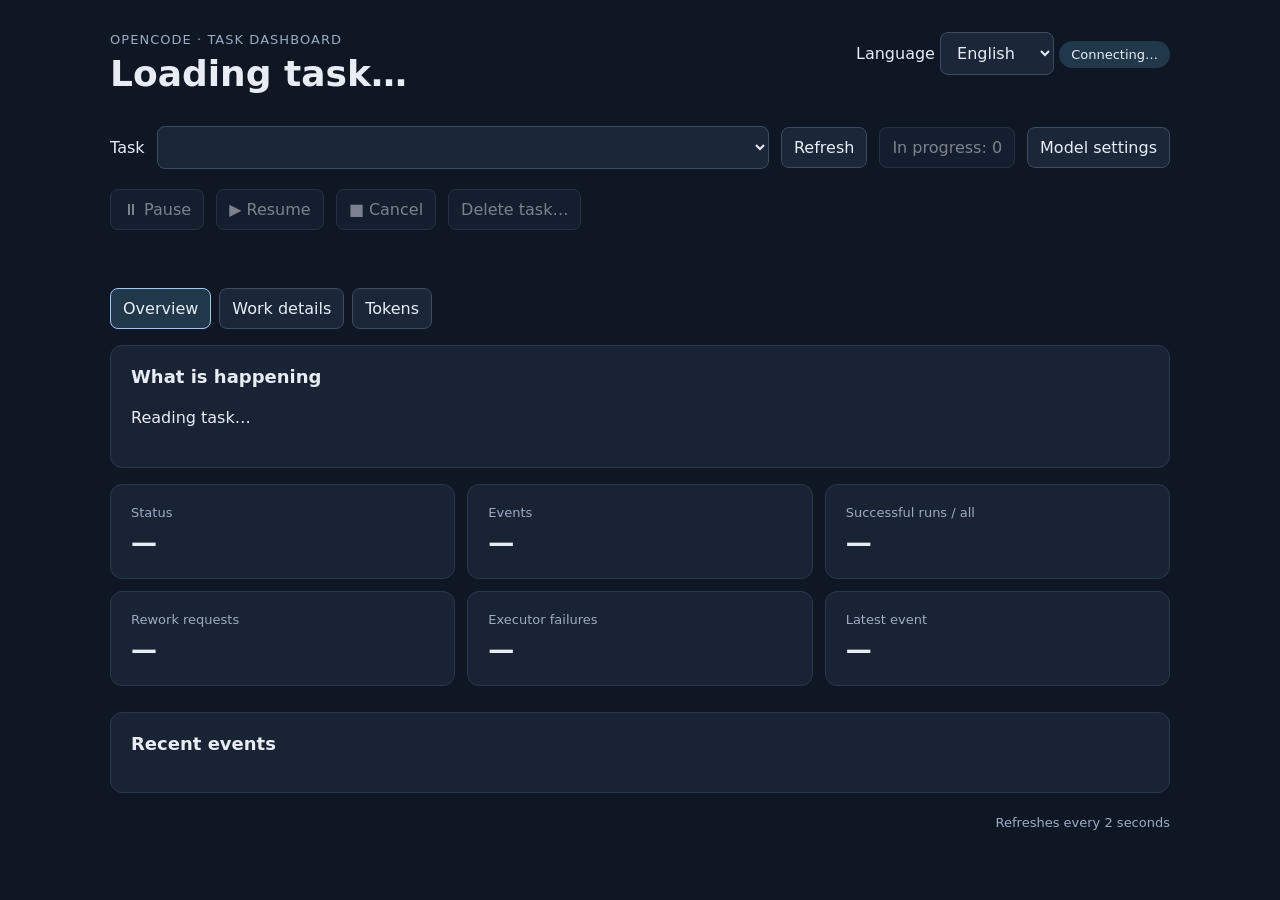
==== commit 384463f6: "Record the Master Chief's UI/UX improvement stage before finish - task_metrics ux-review: --checks (" ====
--- a/kit/dashboard/static/runtime.html
+++ b/kit/dashboard/static/runtime.html
@@ -112,6 +112,7 @@
     <div class="eyebrow muted" data-i18n="Task outcome">Task outcome</div>
     <h2 id="completion-title" data-i18n="✓ Work completed">✓ Work completed</h2>
     <p id="completion-text"></p>
+    <p id="completion-ux" class="muted" hidden></p>
     <p id="completion-path" class="muted"></p>
     <div class="actions">
       <button id="open-project" type="button" data-i18n="Open project folder">Open project folder</button>
@@ -220,7 +221,7 @@
       else refreshTask();
     } else renderControls(selectedData); }
   }
-  const kinds = () => ({ start: t("Task started"), delegation: t("Executor assignment"), inspection: t("Change inspection"), review: t("Review"), test: t("Tests"), halt: t("Stop"), resume: t("Resume"), finish: t("Task finished"), attempt_session: t('Worker session bound'), attempt_admission: t('Worker input admitted'), attempt_end: t('Worker stopped'), attempt_reclassification: t('Stop classification corrected'), integration: t('Changes integrated') });
+  const kinds = () => ({ start: t("Task started"), delegation: t("Executor assignment"), inspection: t("Change inspection"), review: t("Review"), test: t("Tests"), halt: t("Stop"), resume: t("Resume"), finish: t("Task finished"), attempt_session: t('Worker session bound'), attempt_admission: t('Worker input admitted'), attempt_end: t('Worker stopped'), attempt_reclassification: t('Stop classification corrected'), integration: t('Changes integrated'), ux_review: t('UI/UX improvement stage') });
   const states = () => ({executor: t("Executor working"), review: t("Under review"), accepted: t("Accepted"), rework: t("Rework requested"), failed: t("Executor failure"), blocked: t("Infrastructure interruption"), planned: t("Planned"), working: t("In progress"), implemented: t("Implemented, awaiting review")});
   const workerState = attempt => attempt?.state === 'executor' && attempt.role === 'bug_fixer' ? t('Bug Fixer working') : states()[attempt?.state] || attempt?.state;
   const element = id => document.getElementById(id);
@@ -358,6 +359,10 @@
     const duration = Math.floor(completion.duration_seconds / 60) + t(" min ") + (completion.duration_seconds % 60) + t(" sec");
     const checked = completion.verified ? tr`Final full validation: ${formatCount(completion.full_tests?.tests)} tests passed.` : t("A successful full validation is unconfirmed") + (completion.pending ? t("; some work items have no review.") : '.');
     element('completion-text').textContent = tr`Elapsed time: ${duration}. ${checked}`;
+    const ux = completion.ux, uxLine = element('completion-ux');
+    uxLine.hidden = !ux;
+    if (ux) uxLine.textContent = ux.outcome === 'completed' ? tr`UI/UX improvement stage completed: ${ux.scenarios ?? 0} scenarios checked, ${ux.fixed ?? 0} issues fixed.`
+      : ux.outcome === 'skipped' ? tr`UI/UX improvement stage skipped due to ${ux.reason}.` : tr`UI/UX improvement stage not required: ${ux.reason}.`;
     element('completion-path').textContent = completion.project_path;
     element('completion-report').href = '/api/report?' + new URLSearchParams({task: data.task, lang: localization.language});
     const launcher = element('launch-file'); launcher.hidden = !completion.launcher;
